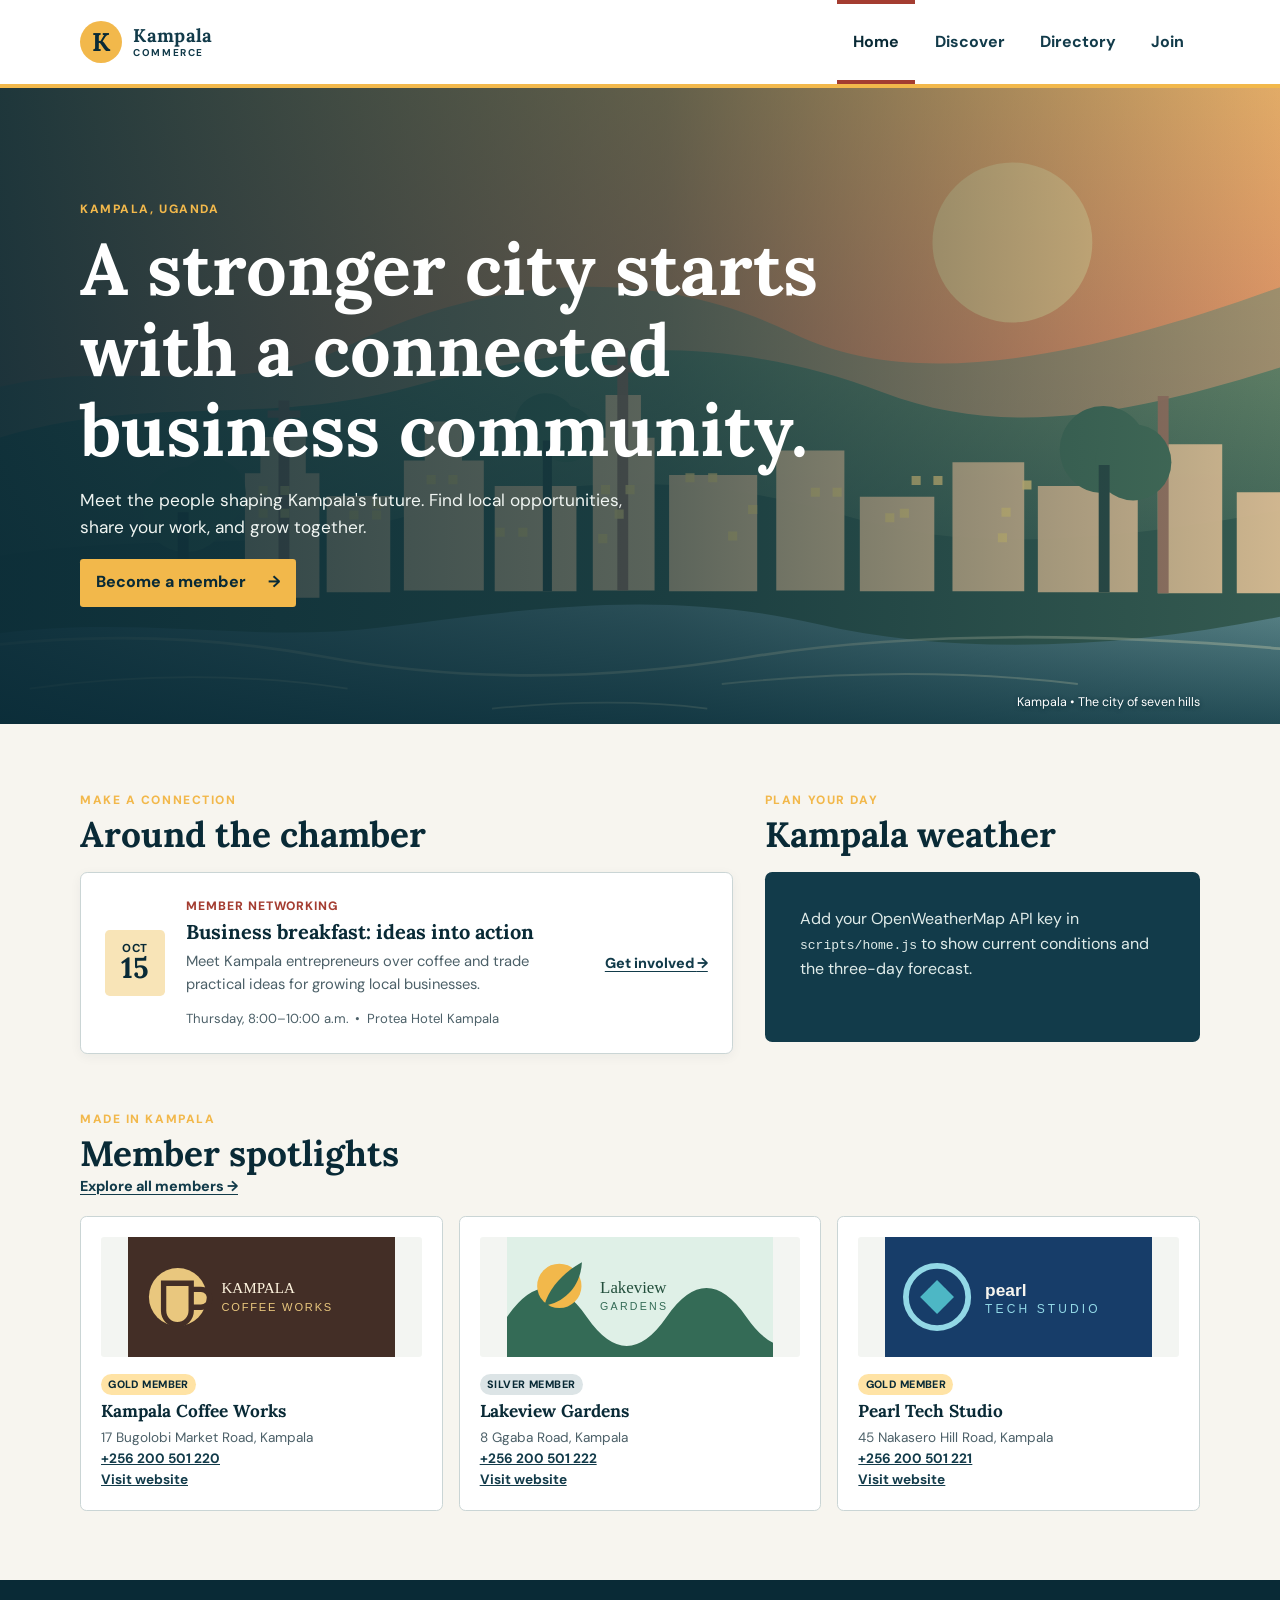
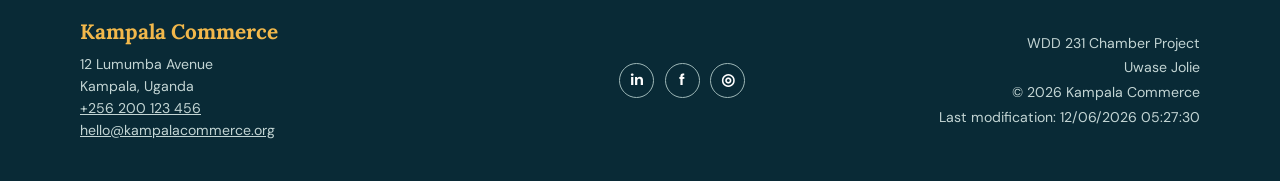
==== chamber/index.html @ 424722c1 "week3 assignment" ====
<!doctype html>
<html lang="en">
<head>
  <meta charset="UTF-8">
  <meta name="viewport" content="width=device-width, initial-scale=1.0">
  <meta name="description" content="Connect with Kampala's business community, discover local events, and find resources for your organization.">
  <meta name="author" content="Uwase Jolie">
  <meta name="theme-color" content="#123b4a">
  <title>Kampala Commerce | Business Community</title>
  <link rel="icon" href="images/favicon.svg" type="image/svg+xml">
  <meta property="og:title" content="Kampala Commerce | Business Community">
  <meta property="og:description" content="A connected business community in Kampala, Uganda.">
  <meta property="og:image" content="https://jolie2000.github.io/wdd231/chamber/images/social-preview.svg">
  <meta property="og:url" content="https://jolie2000.github.io/wdd231/chamber/">
  <meta property="og:type" content="website">
  <link rel="preconnect" href="https://fonts.googleapis.com">
  <link rel="preconnect" href="https://fonts.gstatic.com" crossorigin>
  <link href="https://fonts.googleapis.com/css2?family=DM+Sans:wght@400;500;700&family=Lora:wght@500;600;700&display=swap" rel="stylesheet">
  <link rel="stylesheet" href="styles/normalize.css">
  <link rel="stylesheet" href="styles/small.css">
  <link rel="stylesheet" href="styles/larger.css">
  <link rel="stylesheet" href="styles/home.css">
  <script src="scripts/home.js" defer></script>
</head>
<body>
  <a class="skip-link" href="#main-content">Skip to main content</a>
  <header class="site-header">
    <div class="header-content">
      <a class="brand" href="index.html" aria-label="Kampala Commerce home" aria-current="page">
        <span class="brand-symbol" aria-hidden="true">K</span>
        <span><strong>Kampala</strong><small>Commerce</small></span>
      </a>
      <button class="menu-button" type="button" aria-label="Open navigation menu" aria-controls="primary-navigation" aria-expanded="false">
        <span></span><span></span><span></span>
      </button>
      <nav id="primary-navigation" class="primary-navigation" aria-label="Primary navigation">
        <a href="index.html" aria-current="page">Home</a>
        <a href="discover.html">Discover</a>
        <a href="directory.html">Directory</a>
        <a href="join.html">Join</a>
      </nav>
    </div>
  </header>

  <main id="main-content">
    <section class="home-hero" aria-labelledby="hero-title">
      <img src="images/kampala-hero.svg" width="1600" height="700" alt="Illustrated view over Kampala with its green hills and city skyline">
      <div class="hero-shade" aria-hidden="true"></div>
      <div class="hero-copy">
        <p class="eyebrow">Kampala, Uganda</p>
        <h1 id="hero-title">A stronger city starts with a connected business community.</h1>
        <p>Meet the people shaping Kampala's future. Find local opportunities, share your work, and grow together.</p>
        <a class="hero-cta" href="join.html">Become a member <span aria-hidden="true">→</span></a>
      </div>
      <p class="hero-caption">Kampala • The city of seven hills</p>
    </section>

    <div class="home-content">
      <section class="events-section" aria-labelledby="events-title">
        <div class="section-heading">
          <p class="eyebrow">Make a connection</p>
          <h2 id="events-title">Around the chamber</h2>
        </div>
        <div class="event-card">
          <div class="event-date" aria-label="Thursday, October 15"><span>OCT</span><strong>15</strong></div>
          <div class="event-details">
            <p class="event-type">Member networking</p>
            <h3>Business breakfast: ideas into action</h3>
            <p>Meet Kampala entrepreneurs over coffee and trade practical ideas for growing local businesses.</p>
            <p class="event-meta"><span>Thursday, 8:00–10:00 a.m.</span><span>•</span><span>Protea Hotel Kampala</span></p>
          </div>
          <a class="text-link" href="join.html">Get involved <span aria-hidden="true">→</span></a>
        </div>
      </section>

      <section class="weather-section" aria-labelledby="weather-title">
        <div class="section-heading">
          <p class="eyebrow">Plan your day</p>
          <h2 id="weather-title">Kampala weather</h2>
        </div>
        <div id="weather-panel" class="weather-panel" aria-live="polite">
          <p class="weather-status">Loading local weather…</p>
        </div>
      </section>

      <section class="spotlights-section" aria-labelledby="spotlights-title">
        <div class="section-heading section-heading-row">
          <div><p class="eyebrow">Made in Kampala</p><h2 id="spotlights-title">Member spotlights</h2></div>
          <a class="text-link" href="directory.html">Explore all members <span aria-hidden="true">→</span></a>
        </div>
        <div id="spotlight-grid" class="spotlight-grid" aria-live="polite">
          <p class="spotlight-status">Discovering local businesses…</p>
        </div>
      </section>
    </div>
  </main>

  <footer class="site-footer">
    <div class="footer-content">
      <section aria-labelledby="contact-title">
        <h2 id="contact-title">Kampala Commerce</h2>
        <address>
          12 Lumumba Avenue<br>
          Kampala, Uganda<br>
          <a href="tel:+256200123456">+256 200 123 456</a><br>
          <a href="mailto:hello@kampalacommerce.org">hello@kampalacommerce.org</a>
        </address>
      </section>
      <nav class="social-links" aria-label="Social media links">
        <a href="https://www.linkedin.com" aria-label="Kampala Commerce on LinkedIn"><span aria-hidden="true">in</span></a>
        <a href="https://www.facebook.com" aria-label="Kampala Commerce on Facebook"><span aria-hidden="true">f</span></a>
        <a href="https://www.instagram.com" aria-label="Kampala Commerce on Instagram"><span aria-hidden="true">◎</span></a>
      </nav>
      <section class="development-info" aria-label="Development information">
        <p>WDD 231 Chamber Project</p>
        <p>Uwase Jolie</p>
        <p>&copy; <span id="current-year"></span> Kampala Commerce</p>
        <p>Last modification: <span id="last-modified"></span></p>
      </section>
    </div>
  </footer>
</body>
</html>
---- chamber/styles/small.css ----
:root {
  --navy: #123b4a;
  --navy-dark: #092a36;
  --gold: #f2b84b;
  --coral: #a43d31;
  --cream: #f7f5ef;
  --white: #ffffff;
  --ink: #18272d;
  --muted: #4c6068;
  --line: #cad5d5;
  --shadow: 0 9px 24px rgba(9, 42, 54, .12);
  --sans: "DM Sans", "Segoe UI", Arial, sans-serif;
  --display: "Lora", Georgia, "Times New Roman", serif;
}

body { min-width: 320px; color: var(--ink); background: var(--cream); font-family: var(--sans); line-height: 1.55; }
.skip-link { position: fixed; top: .5rem; left: .5rem; z-index: 20; padding: .6rem .9rem; color: var(--white); background: var(--navy-dark); transform: translateY(-150%); }
.skip-link:focus { transform: translateY(0); }
.sr-only { position: absolute; width: 1px; height: 1px; padding: 0; overflow: hidden; clip: rect(0, 0, 0, 0); white-space: nowrap; border: 0; }

.site-header { position: relative; border-bottom: 4px solid var(--gold); background: var(--white); }
.header-content { width: min(100% - 2rem, 1120px); min-height: 76px; margin: auto; display: flex; align-items: center; justify-content: space-between; }
.brand { display: inline-flex; align-items: center; gap: .7rem; color: var(--navy); font-family: var(--display); text-decoration: none; line-height: 1; }
.brand-symbol { display: grid; width: 42px; height: 42px; place-items: center; border-radius: 50%; color: var(--navy-dark); background: var(--gold); font-family: var(--display); font-size: 1.6rem; font-weight: 700; }
.brand strong, .brand small { display: block; }
.brand strong { font-size: 1.15rem; letter-spacing: .02em; }
.brand small { margin-top: .18rem; font-family: var(--sans); font-size: .62rem; font-weight: 700; letter-spacing: .16em; text-transform: uppercase; }
.menu-button { display: grid; gap: 5px; padding: .55rem; border: 0; color: var(--navy); background: transparent; }
.menu-button span { display: block; width: 25px; height: 3px; background: currentColor; }
.menu-button.is-open span:nth-child(1) { transform: translateY(8px) rotate(45deg); }
.menu-button.is-open span:nth-child(2) { opacity: 0; }
.menu-button.is-open span:nth-child(3) { transform: translateY(-8px) rotate(-45deg); }
.primary-navigation { position: absolute; top: 76px; right: 0; left: 0; z-index: 10; display: none; padding: .5rem 1rem 1rem; border-bottom: 1px solid var(--line); background: var(--white); box-shadow: var(--shadow); }
.primary-navigation.is-open { display: grid; }
.primary-navigation a { padding: .8rem; border-left: 4px solid transparent; color: var(--navy); font-weight: 700; text-decoration: none; }
.primary-navigation a:hover, .primary-navigation a:focus-visible { background: #e8f0ef; }
.primary-navigation a[aria-current="page"] { border-color: var(--coral); color: var(--navy-dark); }

.directory-hero { padding: 3.4rem max(1rem, calc((100% - 1120px) / 2)); color: var(--white); background: linear-gradient(120deg, var(--navy-dark), var(--navy)); }
.eyebrow { margin-bottom: .45rem; color: var(--gold); font-size: .75rem; font-weight: 800; letter-spacing: .13em; text-transform: uppercase; }
h1, h2, h3 { font-family: var(--display); line-height: 1.12; }
h1 { font-size: clamp(2.4rem, 8vw, 4.7rem); }
.directory-hero > p:last-child { max-width: 480px; margin-top: 1rem; color: #e0ecea; }

.directory-section { width: min(100% - 2rem, 1120px); padding: 2.6rem 0 4rem; margin: auto; }
.directory-toolbar { display: flex; align-items: end; justify-content: space-between; gap: 1rem; padding-bottom: 1rem; border-bottom: 1px solid var(--line); }
.directory-toolbar h2 { font-size: 2rem; color: var(--navy-dark); }
#member-count { margin-top: .3rem; color: var(--muted); font-size: .92rem; }
.view-controls { display: flex; overflow: hidden; border: 1px solid var(--navy); border-radius: .3rem; }
.view-button { min-width: 44px; min-height: 42px; border: 0; color: var(--navy); background: var(--white); font-size: 1.3rem; line-height: 1; }
.view-button + .view-button { border-left: 1px solid var(--navy); }
.view-button:hover, .view-button:focus-visible { background: #e8f0ef; }
.view-button.is-active { color: var(--white); background: var(--navy); }
.member-grid { display: grid; grid-template-columns: repeat(auto-fit, minmax(min(100%, 245px), 1fr)); gap: 1.25rem; margin-top: 1.5rem; }
.member-card { display: grid; overflow: hidden; border: 1px solid var(--line); border-radius: .4rem; background: var(--white); box-shadow: 0 3px 10px rgba(9, 42, 54, .05); }
.member-card:hover { box-shadow: var(--shadow); transform: translateY(-2px); }
.member-logo { width: 100%; height: 135px; object-fit: cover; background: #e8f0ef; }
.member-content { display: flex; flex-direction: column; gap: .6rem; padding: 1.15rem; }
.member-level { align-self: flex-start; padding: .18rem .55rem; border-radius: 99px; color: var(--navy-dark); background: #e6efed; font-size: .72rem; font-weight: 800; letter-spacing: .06em; text-transform: uppercase; }
.member-level.gold { background: #ffe3a5; }
.member-level.silver { background: #dce4e6; }
.member-card h3 { color: var(--navy-dark); font-size: 1.35rem; }
.member-category { color: var(--coral); font-size: .84rem; font-weight: 700; }
.member-card address, .member-card p { color: var(--muted); font-size: .88rem; font-style: normal; }
.member-card a { color: var(--navy); font-size: .88rem; font-weight: 700; overflow-wrap: anywhere; }
.member-card a:hover, .member-card a:focus-visible { color: var(--coral); }
.member-list { display: grid; grid-template-columns: 1fr; gap: .65rem; }
.member-list .member-card { grid-template-columns: 1fr; padding: 1rem; }
.member-list .member-logo, .member-list .member-level, .member-list .member-category { display: none; }
.member-list .member-content { display: grid; grid-template-columns: 1fr; gap: .25rem; padding: 0; }
.member-list .member-card h3 { font-size: 1.15rem; }
.member-list .member-card p { display: none; }
.member-list .member-card address { margin-top: .25rem; }
.message { grid-column: 1 / -1; padding: 1.2rem; border-left: 4px solid var(--coral); color: var(--navy-dark); background: var(--white); }

.site-footer { color: #e6f0ef; background: var(--navy-dark); }
.footer-content { width: min(100% - 2rem, 1120px); padding: 2.5rem 0; margin: auto; }
.site-footer h2 { color: var(--gold); font-size: 1.3rem; }
.site-footer address, .development-info { margin-top: .7rem; color: #c3d5d4; font-size: .88rem; font-style: normal; }
.site-footer a:hover, .site-footer a:focus-visible { color: var(--gold); }
.social-links { display: flex; gap: .65rem; margin: 1.5rem 0; }
.social-links a { display: grid; width: 35px; height: 35px; place-items: center; border: 1px solid #9db7b7; border-radius: 50%; color: var(--white); font-weight: 800; text-decoration: none; }
.development-info p { margin: .18rem 0; }

@media (prefers-reduced-motion: reduce) { *, *::before, *::after { scroll-behavior: auto !important; transition-duration: .01ms !important; } }
---- chamber/styles/larger.css ----
@media (min-width: 760px) {
  .header-content { min-height: 84px; }
  .menu-button { display: none; }
  .primary-navigation { position: static; display: flex; align-self: stretch; gap: .2rem; padding: 0; border: 0; box-shadow: none; }
  .primary-navigation a { display: grid; place-items: center; padding: 0 1rem; border-top: 4px solid transparent; border-bottom: 4px solid transparent; border-left: 0; }
  .primary-navigation a[aria-current="page"] { border-bottom-color: var(--coral); }
  .directory-hero { display: flex; align-items: end; justify-content: space-between; gap: 3rem; padding-top: 5.2rem; padding-bottom: 5.2rem; }
  .directory-hero > p:last-child { margin: 0 0 .5rem; }
  .directory-section { padding-top: 4rem; padding-bottom: 5.5rem; }
  .member-list .member-card { grid-template-columns: 1.1fr .75fr .75fr 1fr; align-items: center; column-gap: 1.25rem; padding: 1.1rem 1.3rem; }
  .member-list .member-content { display: contents; }
  .member-list .member-card h3 { grid-column: 1; grid-row: 1; }
  .member-list .member-card address { grid-column: 2; grid-row: 1; margin: 0; }
  .member-list .member-card a:first-of-type { grid-column: 3; grid-row: 1; }
  .member-list .member-card a:last-of-type { grid-column: 4; grid-row: 1; }
  .footer-content { display: grid; grid-template-columns: 1.2fr auto 1fr; align-items: center; gap: 2rem; }
  .social-links { margin: 0; }
  .development-info { margin: 0; text-align: right; }
}
---- chamber/styles/home.css ----
.home-hero { position: relative; min-height: 410px; overflow: hidden; color: var(--white); background: var(--navy-dark); }
.home-hero > img { position: absolute; inset: 0; width: 100%; height: 100%; object-fit: cover; object-position: center 58%; }
.hero-shade { position: absolute; inset: 0; background: linear-gradient(90deg, rgba(9, 42, 54, .91), rgba(9, 42, 54, .62) 52%, rgba(9, 42, 54, .08)); }
.hero-copy { position: relative; z-index: 1; width: min(100% - 2rem, 1120px); padding: 4.2rem 0 5rem; margin: auto; }
.hero-copy h1 { max-width: 740px; margin: .65rem 0 1rem; font-size: clamp(2.45rem, 8vw, 4.5rem); }
.hero-copy > p:not(.eyebrow) { max-width: 555px; color: #f0f5f2; font-size: 1.08rem; }
.hero-cta { display: inline-flex; align-items: center; gap: 1.4rem; min-height: 48px; padding: .65rem 1rem; margin-top: 1.15rem; border-radius: .2rem; color: var(--navy-dark); background: var(--gold); font-weight: 800; text-decoration: none; }
.hero-cta:hover, .hero-cta:focus-visible { color: var(--white); background: var(--coral); }
.hero-caption { position: absolute; right: max(1rem, calc((100% - 1120px) / 2)); bottom: .7rem; color: var(--white); font-size: .78rem; text-shadow: 0 1px 4px var(--navy-dark); }
.home-content { display: grid; gap: 3.25rem; width: min(100% - 2rem, 1120px); padding: 3.2rem 0 4.3rem; margin: auto; }
.section-heading { margin-bottom: 1.1rem; }
.section-heading .eyebrow { margin-bottom: .35rem; }
.section-heading h2 { color: var(--navy-dark); font-size: clamp(1.75rem, 4vw, 2.2rem); }
.event-card { display: grid; grid-template-columns: auto 1fr; gap: 1rem; padding: 1.25rem; border: 1px solid var(--line); border-radius: .45rem; background: var(--white); box-shadow: 0 3px 12px rgba(9, 42, 54, .05); }
.event-date { display: grid; align-content: center; justify-items: center; width: 60px; height: 66px; border-radius: .3rem; color: var(--navy-dark); background: #f8e4b7; line-height: 1; }
.event-date span { font-size: .72rem; font-weight: 800; letter-spacing: .08em; }
.event-date strong { font-family: var(--display); font-size: 1.8rem; }
.event-type { color: var(--coral); font-size: .76rem; font-weight: 800; letter-spacing: .08em; text-transform: uppercase; }
.event-details h3 { margin: .3rem 0 .45rem; color: var(--navy-dark); font-size: 1.25rem; }
.event-details > p:not(.event-type) { color: var(--muted); font-size: .92rem; }
.event-meta { display: flex; flex-wrap: wrap; gap: .4rem; margin-top: .8rem; font-size: .82rem !important; }
.text-link { align-self: center; color: var(--navy); font-size: .9rem; font-weight: 800; text-decoration-thickness: 1px; text-underline-offset: .2em; }
.text-link:hover, .text-link:focus-visible { color: var(--coral); }
.event-card > .text-link { grid-column: 2; justify-self: start; }
.weather-panel { min-height: 170px; padding: 1.2rem; border-radius: .45rem; color: var(--white); background: var(--navy); }
.weather-now { display: flex; align-items: center; gap: .9rem; padding-bottom: 1rem; border-bottom: 1px solid rgba(255,255,255,.28); }
.weather-icon { width: 58px; height: 58px; }
.weather-temperature { font-family: var(--display); font-size: 2.2rem; font-weight: 700; line-height: 1; }
.weather-description { margin-top: .3rem; color: #e0ecea; text-transform: capitalize; }
.weather-location { margin-left: auto; color: #e0ecea; font-size: .8rem; }
.forecast { display: grid; grid-template-columns: repeat(3, 1fr); gap: .4rem; padding-top: .85rem; }
.forecast-day { display: grid; gap: .2rem; text-align: center; }
.forecast-day strong { font-size: .8rem; }
.forecast-day span { color: #e0ecea; font-size: .8rem; }
.weather-status, .spotlight-status { padding: 1rem; color: var(--muted); }
.weather-panel .weather-status { color: #e0ecea; }
.spotlight-grid { display: grid; grid-template-columns: 1fr; gap: 1rem; }
.spotlight-card { display: grid; grid-template-columns: 90px 1fr; align-items: center; gap: .9rem; padding: 1rem; border: 1px solid var(--line); border-radius: .4rem; background: var(--white); }
.spotlight-logo { width: 90px; height: 75px; object-fit: contain; border-radius: .2rem; background: #f3f5f2; }
.spotlight-content { min-width: 0; }
.spotlight-content h3 { margin: .35rem 0; color: var(--navy-dark); font-size: 1.08rem; }
.spotlight-content address, .spotlight-content a { display: block; color: var(--muted); font-size: .8rem; font-style: normal; overflow-wrap: anywhere; }
.spotlight-content a { color: var(--navy); font-weight: 700; }
.spotlight-level { display: inline-block; padding: .12rem .45rem; border-radius: 99px; color: var(--navy-dark); background: #dce4e6; font-size: .67rem; font-weight: 800; letter-spacing: .04em; text-transform: uppercase; }
.spotlight-level.gold { background: #ffe3a5; }
.spotlight-level.silver { background: #dce4e6; }
@media (min-width: 760px) {
  .home-hero { min-height: 535px; }
  .hero-copy { padding-top: 7rem; padding-bottom: 7.3rem; }
  .home-content { grid-template-columns: 1.2fr .8fr; gap: 3.5rem 2rem; padding-top: 4.2rem; }
  .events-section, .weather-section { align-self: start; }
  .spotlights-section { grid-column: 1 / -1; }
  .event-card { grid-template-columns: auto minmax(0, 1fr) auto; align-items: center; gap: 1.3rem; padding: 1.5rem; }
  .event-card > .text-link { grid-column: auto; justify-self: end; }
  .spotlight-grid { grid-template-columns: repeat(3, minmax(0, 1fr)); }
  .spotlight-card { grid-template-columns: 1fr; align-content: start; padding: 1.25rem; }
  .spotlight-logo { width: 100%; height: 120px; }
  .spotlight-content address, .spotlight-content a { font-size: .85rem; }
}
@media (max-width: 420px) {
  .hero-copy { padding-top: 3rem; padding-bottom: 4rem; }
  .hero-shade { background: rgba(9, 42, 54, .68); }
  .event-card { padding: .9rem; }
  .weather-location { display: none; }
  .section-heading-row { align-items: start; }
}
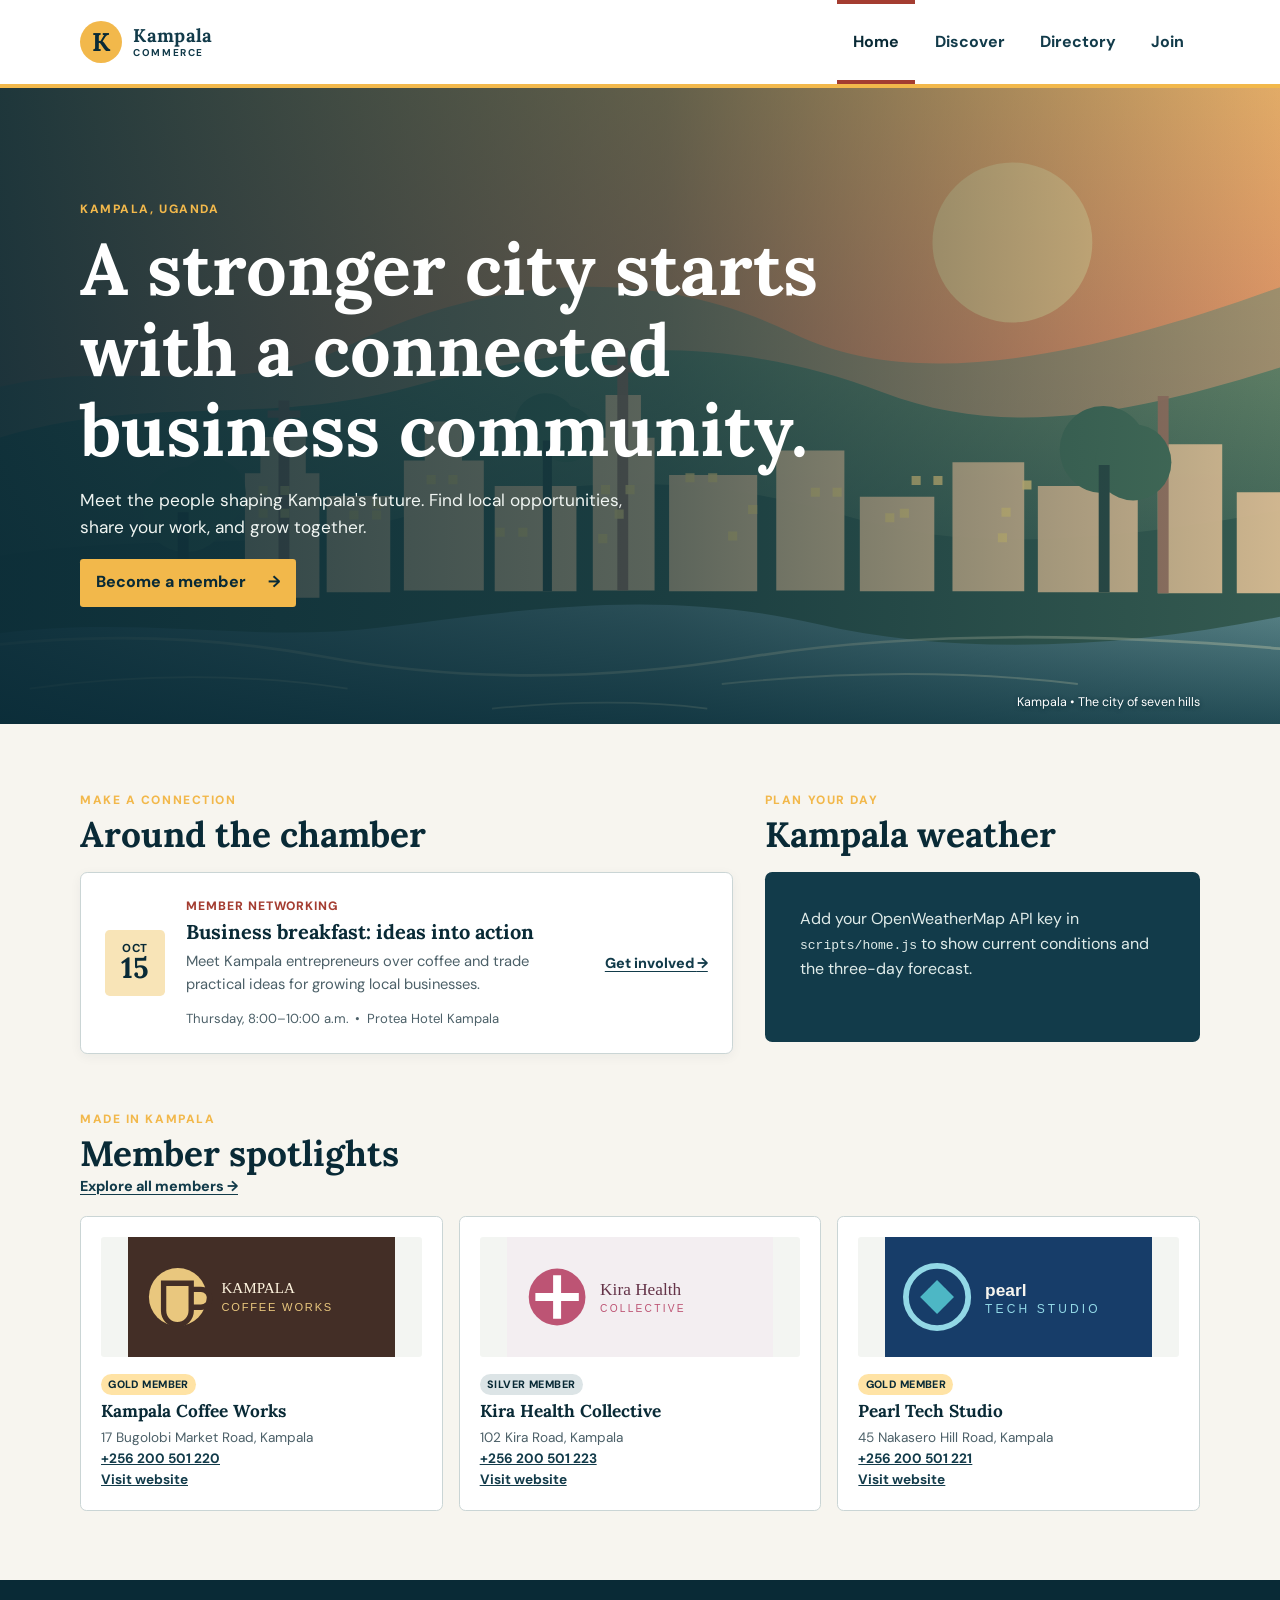
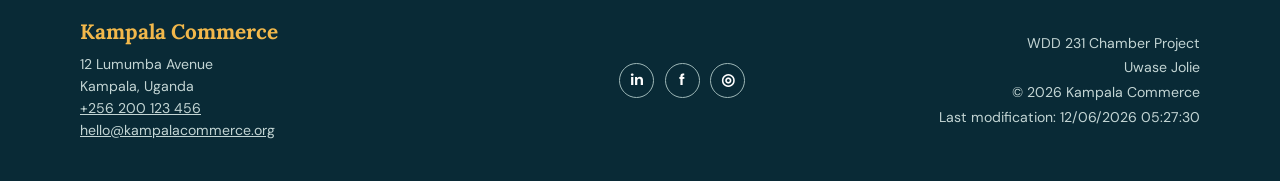
==== commit b5854f0f: "a little changes" ====
--- a/chamber/index.html
+++ b/chamber/index.html
@@ -6,12 +6,15 @@
   <meta name="description" content="Connect with Kampala's business community, discover local events, and find resources for your organization.">
   <meta name="author" content="Uwase Jolie">
   <meta name="theme-color" content="#123b4a">
-  <title>Kampala Commerce | Business Community</title>
-  <link rel="icon" href="images/favicon.svg" type="image/svg+xml">
-  <meta property="og:title" content="Kampala Commerce | Business Community">
-  <meta property="og:description" content="A connected business community in Kampala, Uganda.">
+  <title>Kampala Commerce | Connect and Grow Together</title>
+  <link rel="icon" href="https://jolie2000.github.io/wdd231/chamber/images/favicon.svg" type="image/svg+xml">
+  <meta property="og:title" content="Kampala Commerce | Connect and Grow Together">
+  <meta property="og:description" content="Join Kampala Commerce to meet local business leaders, discover chamber events, and find opportunities to help Kampala's business community thrive.">
   <meta property="og:image" content="https://jolie2000.github.io/wdd231/chamber/images/social-preview.svg">
-  <meta property="og:url" content="https://jolie2000.github.io/wdd231/chamber/">
+  <meta property="og:image:type" content="image/svg+xml">
+  <meta property="og:image:width" content="1200">
+  <meta property="og:image:height" content="630">
+  <meta property="og:url" content="https://jolie2000.github.io/wdd231/chamber/index.html">
   <meta property="og:type" content="website">
   <link rel="preconnect" href="https://fonts.googleapis.com">
   <link rel="preconnect" href="https://fonts.gstatic.com" crossorigin>
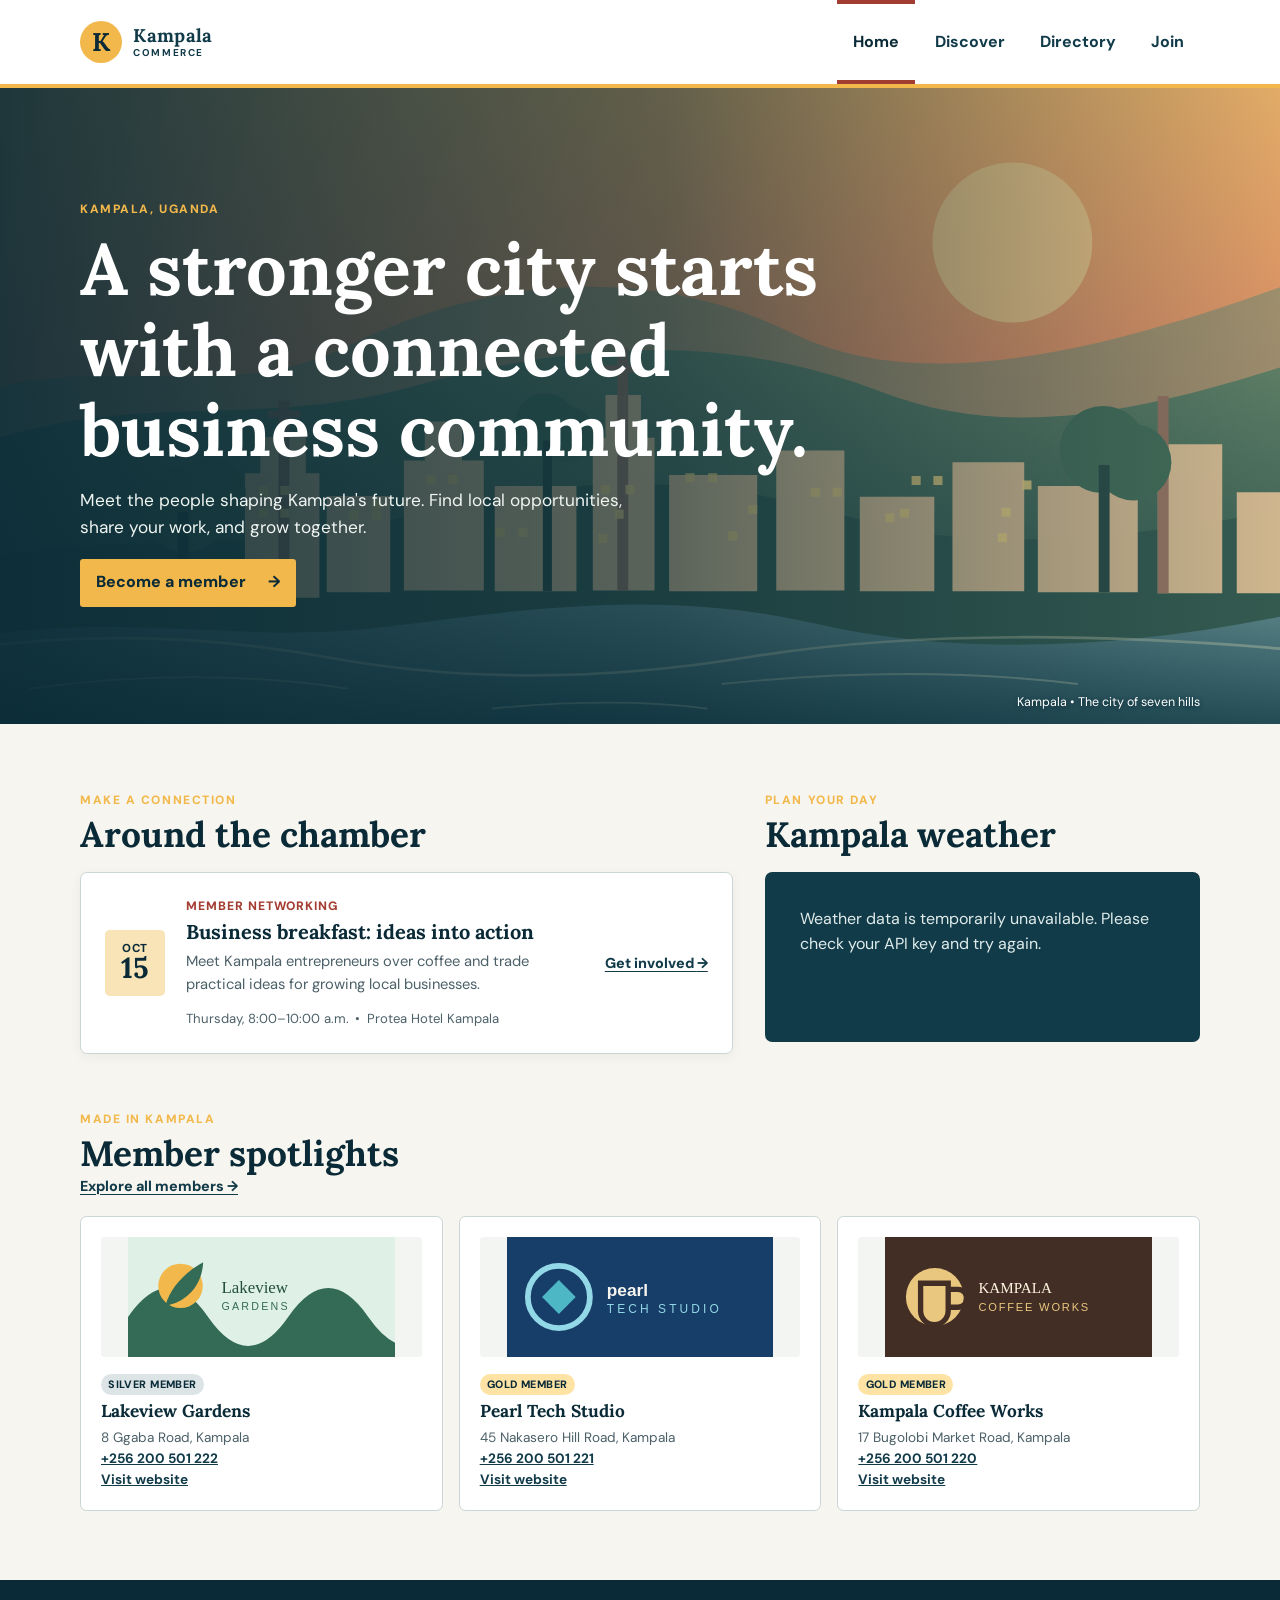
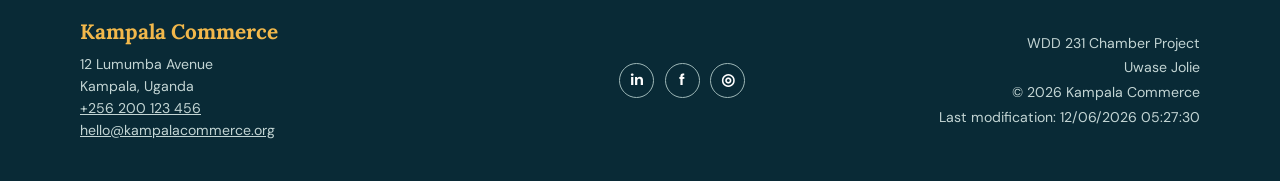
==== commit f2ce1953: "more changes" ====
--- a/chamber/index.html
+++ b/chamber/index.html
@@ -65,7 +65,7 @@
           <h2 id="events-title">Around the chamber</h2>
         </div>
         <div class="event-card">
-          <div class="event-date" aria-label="Thursday, October 15"><span>OCT</span><strong>15</strong></div>
+          <time class="event-date" datetime="2026-10-15"><span>OCT</span><strong>15</strong></time>
           <div class="event-details">
             <p class="event-type">Member networking</p>
             <h3>Business breakfast: ideas into action</h3>
